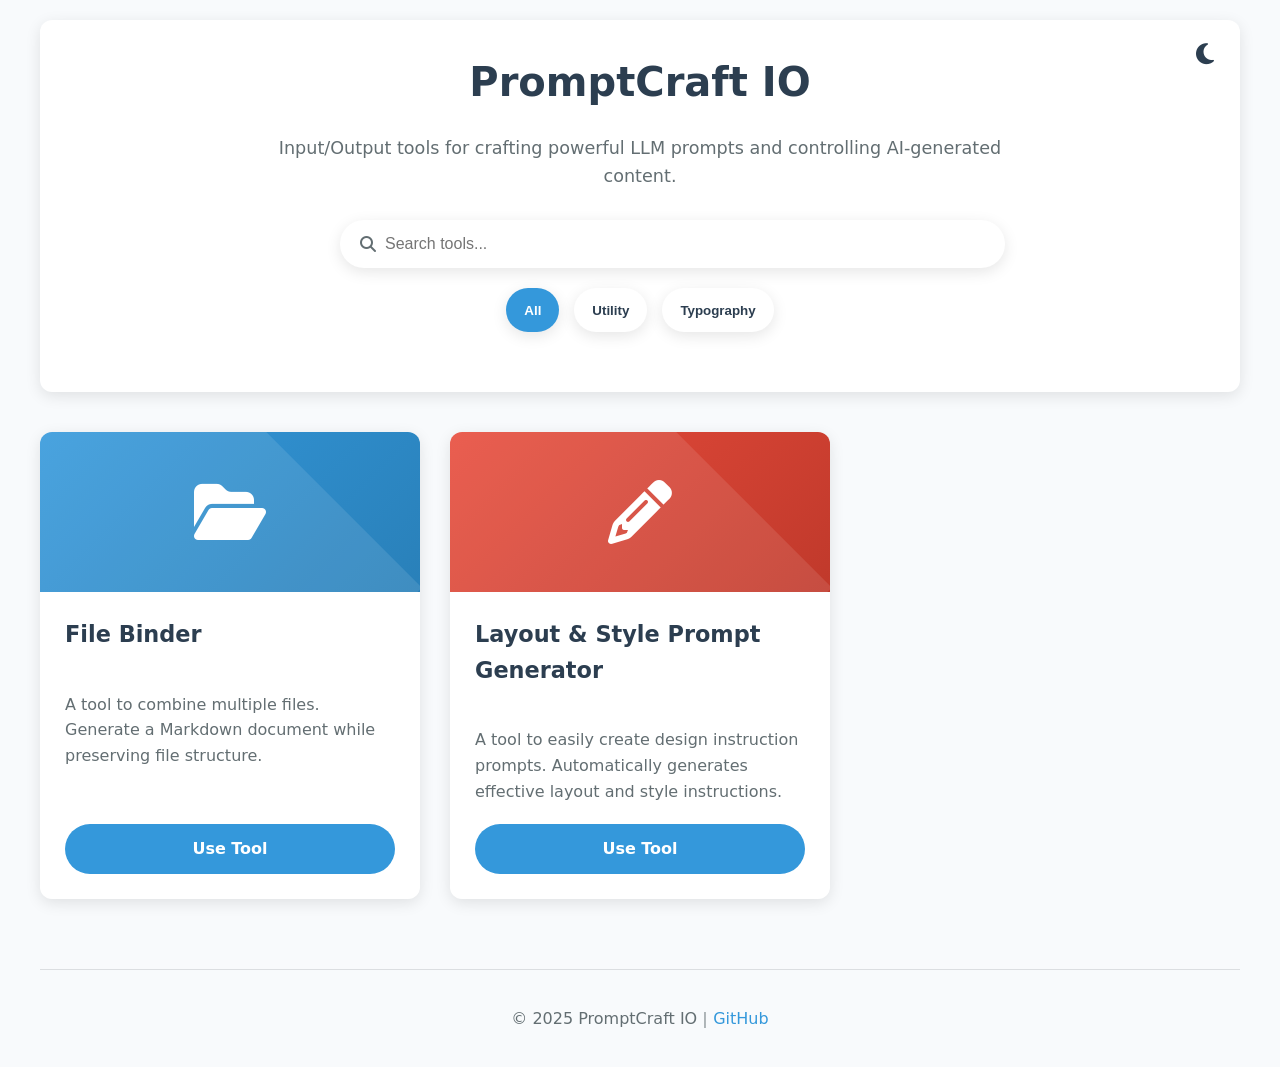
==== index.html @ b097d083 "fix: Sprint 6 — Polish, Contrast & Discoverability (K5, K6) index.html: - S6-1: Remove unused 'Layou" ====
<!DOCTYPE html>
<html lang="en-US">

<head>
    <meta charset="UTF-8">
    <meta name="viewport" content="width=device-width, initial-scale=1.0">
    <title>PromptCraft IO</title>
    <!-- Font Awesome CDN -->
    <link rel="stylesheet" href="https://cdnjs.cloudflare.com/ajax/libs/font-awesome/6.4.0/css/all.min.css">
    <style>
        :root {
            /* Common color variables */
            --primary-color: #3498db;
            --primary-dark: #2980b9;
            --primary-light: #EEF2FF;
            --accent-color: #e74c3c;
            --secondary-color: #12B981;
            --text-color: #2c3e50;
            --text-light: #636e72;
            --text-primary: #2c3e50;
            --text-secondary: #636e72;
            --text-tertiary: #9CA3AF;
            --bg-color: #f8fafc;
            --card-color: #fff;
            --surface-color: #F9FAFB;
            --border-color: #E5E7EB;
            --border-radius: 12px;
            --shadow: 0 4px 15px rgba(0, 0, 0, 0.1);
            --shadow-sm: 0 1px 2px rgba(0, 0, 0, 0.05);
            --shadow-md: 0 4px 6px -1px rgba(0, 0, 0, 0.1);
            --hover-shadow: 0 8px 25px rgba(0, 0, 0, 0.15);
            --transition: all 0.3s ease;
            --transition-normal: 0.2s ease-in-out;
            --font-sans: system-ui, -apple-system, BlinkMacSystemFont, 'Segoe UI', Roboto, 'Helvetica Neue', Arial, sans-serif;
            --space-xs: 0.25rem;
            --space-sm: 0.5rem;
            --space-md: 1rem;
            --space-lg: 1.5rem;
            --space-xl: 2rem;
            --space-2xl: 3rem;
        }

        /* Dark mode variables */
        body.dark-mode {
            --primary-color: #5dade2;
            --primary-dark: #3498db;
            --primary-light: #2d3748;
            --accent-color: #e76f51;
            --text-color: #ecf0f1;
            --text-light: #bdc3c7;
            --text-primary: #ecf0f1;
            --text-secondary: #bdc3c7;
            --text-tertiary: #a0aec0;
            --bg-color: #1a202c;
            --card-color: #2d3748;
            --surface-color: #2d3748;
            --border-color: #4a5568;
            --shadow: 0 4px 15px rgba(0, 0, 0, 0.3);
            --hover-shadow: 0 8px 25px rgba(0, 0, 0, 0.4);
        }

        body {
            font-family: var(--font-sans);
            line-height: 1.6;
            color: var(--text-color);
            max-width: 1200px;
            margin: 0 auto;
            padding: 20px;
            background-color: var(--bg-color);
            transition: var(--transition);
        }

        header {
            text-align: center;
            padding: 30px 0;
            background-color: var(--card-color);
            border-radius: var(--border-radius);
            box-shadow: var(--shadow);
            margin-bottom: 40px;
            position: relative;
        }

        .theme-toggle {
            position: absolute;
            top: 20px;
            right: 20px;
            background-color: transparent;
            border: none;
            color: var(--text-color);
            font-size: 1.5rem;
            cursor: pointer;
            transition: var(--transition);
        }

        .theme-toggle:hover {
            transform: rotate(30deg);
        }

        h1 {
            color: var(--text-color);
            margin: 0 0 10px 0;
            font-size: 2.5rem;
        }

        .description {
            max-width: 800px;
            margin: 20px auto;
            text-align: center;
            color: var(--text-light);
            font-size: 1.1rem;
        }

        .search-bar {
            max-width: 600px;
            margin: 30px auto 20px;
            position: relative;
        }

        .search-bar input {
            width: 100%;
            padding: 15px 20px 15px 45px;
            border: none;
            border-radius: 50px;
            box-shadow: var(--shadow);
            font-size: 1rem;
            background-color: var(--card-color);
            color: var(--text-color);
            transition: var(--transition);
        }

        .search-bar input:focus {
            outline: 2px solid var(--primary-color);
            outline-offset: 2px;
            box-shadow: 0 0 0 3px rgba(52, 152, 219, 0.4);
        }

        .button:focus-visible {
            outline: 2px solid var(--primary-color);
            outline-offset: 2px;
        }

        .theme-toggle:focus-visible {
            outline: 2px solid var(--primary-color);
            outline-offset: 2px;
        }

        .category-btn:focus-visible {
            outline: 2px solid var(--primary-color);
            outline-offset: 2px;
        }

        .search-bar i {
            position: absolute;
            left: 20px;
            top: 50%;
            transform: translateY(-50%);
            color: var(--text-light);
        }

        .categories {
            display: flex;
            justify-content: center;
            gap: 15px;
            margin-bottom: 30px;
            flex-wrap: wrap;
        }

        .category-btn {
            padding: 8px 18px;
            min-height: 44px;
            border: none;
            border-radius: 50px;
            background-color: var(--card-color);
            color: var(--text-color);
            font-weight: bold;
            cursor: pointer;
            transition: var(--transition);
            box-shadow: var(--shadow);
        }

        .category-btn:hover,
        .category-btn.active {
            background-color: var(--primary-color);
            color: white;
        }

        .tools-grid {
            display: grid;
            grid-template-columns: repeat(auto-fill, minmax(280px, 1fr));
            gap: 30px;
        }

        .tool-card {
            background-color: var(--card-color);
            border-radius: var(--border-radius);
            box-shadow: var(--shadow);
            transition: var(--transition);
            overflow: hidden;
            height: 100%;
            display: flex;
            flex-direction: column;
        }

        .tool-card:hover {
            transform: translateY(-8px);
            box-shadow: var(--hover-shadow);
        }

        .tool-icon {
            height: 160px;
            display: flex;
            align-items: center;
            justify-content: center;
            font-size: 4rem;
            background: linear-gradient(135deg, var(--primary-color), var(--primary-dark));
            color: white;
            position: relative;
            overflow: hidden;
        }

        .tool-icon::before {
            content: '';
            position: absolute;
            width: 200%;
            height: 200%;
            background: rgba(255, 255, 255, 0.1);
            transform: rotate(45deg);
            left: -100%;
            top: -100%;
            transition: var(--transition);
        }

        .tool-card:hover .tool-icon::before {
            left: 100%;
            top: 100%;
        }

        .tool-content {
            padding: 25px;
            display: flex;
            flex-direction: column;
            flex-grow: 1;
        }

        .tool-content h3 {
            margin-top: 0;
            color: var(--text-color);
            font-size: 1.4rem;
        }

        .tool-content p {
            color: var(--text-light);
            margin-bottom: 20px;
            flex-grow: 1;
        }

        .button {
            display: inline-block;
            background-color: var(--primary-color);
            color: white;
            padding: 12px 24px;
            border-radius: 50px;
            text-decoration: none;
            font-weight: bold;
            transition: var(--transition);
            text-align: center;
            border: none;
            cursor: pointer;
        }

        .button:hover {
            background-color: var(--primary-dark);
            transform: translateY(-2px);
        }

        /* Tool card colors */
        .tool-card:nth-child(1) .tool-icon {
            background: linear-gradient(135deg, #3498db, #2980b9);
        }

        .tool-card:nth-child(2) .tool-icon {
            background: linear-gradient(135deg, #e74c3c, #c0392b);
        }

        .tool-card:nth-child(3) .tool-icon {
            background: linear-gradient(135deg, #2ecc71, #27ae60);
        }

        .section-title {
            color: var(--text-color);
            margin-bottom: 20px;
            padding-bottom: 10px;
            border-bottom: 2px solid var(--primary-color);
            font-size: 1.6rem;
        }

        footer {
            text-align: center;
            margin-top: 70px;
            padding-top: 20px;
            border-top: 1px solid rgba(99, 110, 114, 0.2);
            color: var(--text-light);
        }

        .github-link {
            color: var(--primary-color);
            text-decoration: none;
            transition: var(--transition);
        }

        .github-link:hover {
            color: var(--primary-dark);
            text-decoration: underline;
        }

        /* Card animations */
        @keyframes fadeInUp {
            from {
                opacity: 0;
                transform: translateY(20px);
            }

            to {
                opacity: 1;
                transform: translateY(0);
            }
        }

        .tool-card {
            animation: fadeInUp 0.5s ease forwards;
            opacity: 0;
        }

        .tool-card:nth-child(1) {
            animation-delay: 0.1s;
        }

        .tool-card:nth-child(2) {
            animation-delay: 0.2s;
        }

        .tool-card:nth-child(3) {
            animation-delay: 0.3s;
        }

        /* Mobile responsiveness improvements */
        @media (max-width: 768px) {
            h1 {
                font-size: 2rem;
            }

            .description {
                font-size: 1rem;
                padding: 0 15px;
            }

            .search-bar {
                width: 90%;
            }

            .categories {
                gap: 10px;
            }

            .category-btn {
                padding: 6px 12px;
                font-size: 0.9rem;
            }

            .tools-grid {
                grid-template-columns: 1fr;
                gap: 20px;
            }

            .tool-icon {
                height: 120px;
                font-size: 3rem;
            }

            .tool-content {
                padding: 20px;
            }

            .tool-content h3 {
                font-size: 1.2rem;
            }

            .button {
                padding: 10px 20px;
                font-size: 0.9rem;
            }
        }

        .sr-only {
            position: absolute;
            width: 1px;
            height: 1px;
            padding: 0;
            margin: -1px;
            overflow: hidden;
            clip: rect(0, 0, 0, 0);
            white-space: nowrap;
            border-width: 0;
        }

        @media (max-width: 480px) {
            body {
                padding: 15px;
            }

            header {
                padding: 20px 0;
            }

            h1 {
                font-size: 1.8rem;
            }

            .description {
                font-size: 0.9rem;
            }

            .theme-toggle {
                top: 15px;
                right: 15px;
                font-size: 1.2rem;
            }

            .search-bar input {
                padding: 12px 20px 12px 40px;
            }

            .search-bar i {
                left: 15px;
            }

            .tool-icon {
                height: 100px;
            }

            .category-btn {
                min-height: 44px;
            }
        }

        @media (prefers-reduced-motion: reduce) {
            *, *::before, *::after {
                animation-duration: 0.01ms !important;
                transition-duration: 0.01ms !important;
                animation-iteration-count: 1 !important;
            }
            .tool-card { opacity: 1 !important; }
        }
    </style>
</head>

<body>
<script>
(function(){
    var s = localStorage.getItem('theme');
    var p = window.matchMedia && window.matchMedia('(prefers-color-scheme: dark)').matches;
    if(s === 'dark' || (s === null && p)) document.body.classList.add('dark-mode');
})();
</script>
    <header>
        <button class="theme-toggle" id="theme-toggle" title="Toggle dark mode" aria-label="Toggle dark mode" aria-pressed="false">
            <i class="fas fa-moon" aria-hidden="true"></i>
        </button>
        <h1>PromptCraft IO</h1>
        <p class="description">Input/Output tools for crafting powerful LLM prompts and controlling AI-generated content.</p>
    
        <div class="search-bar">
            <i class="fas fa-search" aria-hidden="true"></i>
            <input type="text" id="search-tools" placeholder="Search tools..." aria-label="Search tools">
        </div>
    
        <div class="categories" role="group" aria-label="Filter tools by category">
            <button class="category-btn active" data-category="all" aria-pressed="true">All</button>
            <button class="category-btn" data-category="utility" aria-pressed="false">Utility</button>
            <button class="category-btn" data-category="typography" aria-pressed="false">Typography</button>
        </div>
    </header>

    <main role="main">
        <div aria-live="polite" aria-atomic="true" class="sr-only" id="filter-status"></div>
        <div id="no-results" hidden style="text-align:center;padding:40px 0;">
            <p style="color:var(--text-light);font-size:1.1rem;margin-bottom:0.75rem;">No tools found matching your search.</p>
            <p style="color:var(--text-tertiary);font-size:0.95rem;">Try different keywords or <button id="reset-filters" style="background:none;border:none;color:var(--primary-color);cursor:pointer;font-size:0.95rem;text-decoration:underline;padding:0;">reset filters</button>.</p>
        </div>
        <h2 class="sr-only">Available Tools</h2>
        <div class="tools-grid" id="tools-grid">
            <!-- File Management Tool -->
            <div class="tool-card" data-category="utility">
                <div class="tool-icon" aria-hidden="true">
                    <i class="fas fa-folder-open"></i>
                </div>
                <div class="tool-content">
                    <h3>File Binder</h3>
                    <p>A tool to combine multiple files. Generate a Markdown document while preserving file structure.</p>
                    <a href="file-binder.html" class="button">Use Tool</a>
                </div>
            </div>

            <!-- Prompt Generator -->
            <div class="tool-card" data-category="typography">
                <div class="tool-icon" aria-hidden="true">
                    <i class="fas fa-pencil-alt"></i>
                </div>
                <div class="tool-content">
                    <h3>Layout & Style Prompt Generator</h3>
                    <p>A tool to easily create design instruction prompts. Automatically generates effective layout and style instructions.</p>
                    <a href="prompt-generator.html" class="button">Use Tool</a>
                </div>
            </div>
        </div>
    </main>

    <footer>
        <p>&copy; 2025 PromptCraft IO｜<a href="https://github.com/yuubae215/utility-tools" class="github-link">GitHub</a></p>
    </footer>

    <script>
        document.addEventListener('DOMContentLoaded', function () {
            // Dark mode toggle with localStorage persistence
            const themeToggle = document.getElementById('theme-toggle');
            const themeIcon = themeToggle.querySelector('i');

            function applyTheme(isDark) {
                if (isDark) {
                    document.body.classList.add('dark-mode');
                    themeIcon.classList.remove('fa-moon');
                    themeIcon.classList.add('fa-sun');
                } else {
                    document.body.classList.remove('dark-mode');
                    themeIcon.classList.remove('fa-sun');
                    themeIcon.classList.add('fa-moon');
                }
                themeToggle.setAttribute('aria-pressed', isDark ? 'true' : 'false');
            }

            // Restore saved theme preference
            const savedTheme = localStorage.getItem('theme');
            applyTheme(savedTheme === 'dark');

            themeToggle.addEventListener('click', function () {
                const isDark = !document.body.classList.contains('dark-mode');
                applyTheme(isDark);
                localStorage.setItem('theme', isDark ? 'dark' : 'light');
            });

            // Tool search and category filter (combined)
            const searchInput = document.getElementById('search-tools');
            const toolCards = document.querySelectorAll('.tool-card');
            const categoryButtons = document.querySelectorAll('.category-btn');
            let activeCategory = sessionStorage.getItem('activeCategory') || 'all';

            const noResults = document.getElementById('no-results');
            const filterStatus = document.getElementById('filter-status');
            const resetFiltersBtn = document.getElementById('reset-filters');

            function filterCards() {
                const searchTerm = searchInput.value.toLowerCase();
                let visibleCount = 0;

                toolCards.forEach(card => {
                    const title = card.querySelector('h3').textContent.toLowerCase();
                    const description = card.querySelector('p').textContent.toLowerCase();
                    const matchesSearch = !searchTerm || title.includes(searchTerm) || description.includes(searchTerm);
                    const matchesCategory = activeCategory === 'all' || card.dataset.category === activeCategory;
                    const visible = matchesSearch && matchesCategory;

                    card.style.display = visible ? '' : 'none';
                    if (visible) visibleCount++;
                });

                noResults.hidden = visibleCount > 0;
                filterStatus.textContent = visibleCount > 0
                    ? visibleCount + ' tool' + (visibleCount !== 1 ? 's' : '') + ' found'
                    : 'No tools found matching your search';
            }

            searchInput.addEventListener('input', filterCards);

            resetFiltersBtn.addEventListener('click', () => {
                searchInput.value = '';
                activeCategory = 'all';
                categoryButtons.forEach(btn => {
                    const isAll = btn.dataset.category === 'all';
                    btn.classList.toggle('active', isAll);
                    btn.setAttribute('aria-pressed', isAll ? 'true' : 'false');
                });
                sessionStorage.setItem('activeCategory', 'all');
                filterCards();
                searchInput.focus();
            });

            // Restore saved category filter
            categoryButtons.forEach(btn => {
                const isActive = btn.dataset.category === activeCategory;
                btn.classList.toggle('active', isActive);
                btn.setAttribute('aria-pressed', isActive ? 'true' : 'false');
            });
            filterCards();

            categoryButtons.forEach(button => {
                button.addEventListener('click', function () {
                    categoryButtons.forEach(btn => {
                        btn.classList.remove('active');
                        btn.setAttribute('aria-pressed', 'false');
                    });
                    this.classList.add('active');
                    this.setAttribute('aria-pressed', 'true');
                    activeCategory = this.dataset.category;
                    sessionStorage.setItem('activeCategory', activeCategory);
                    filterCards();
                });
            });
        });
    </script>
</body>

</html>
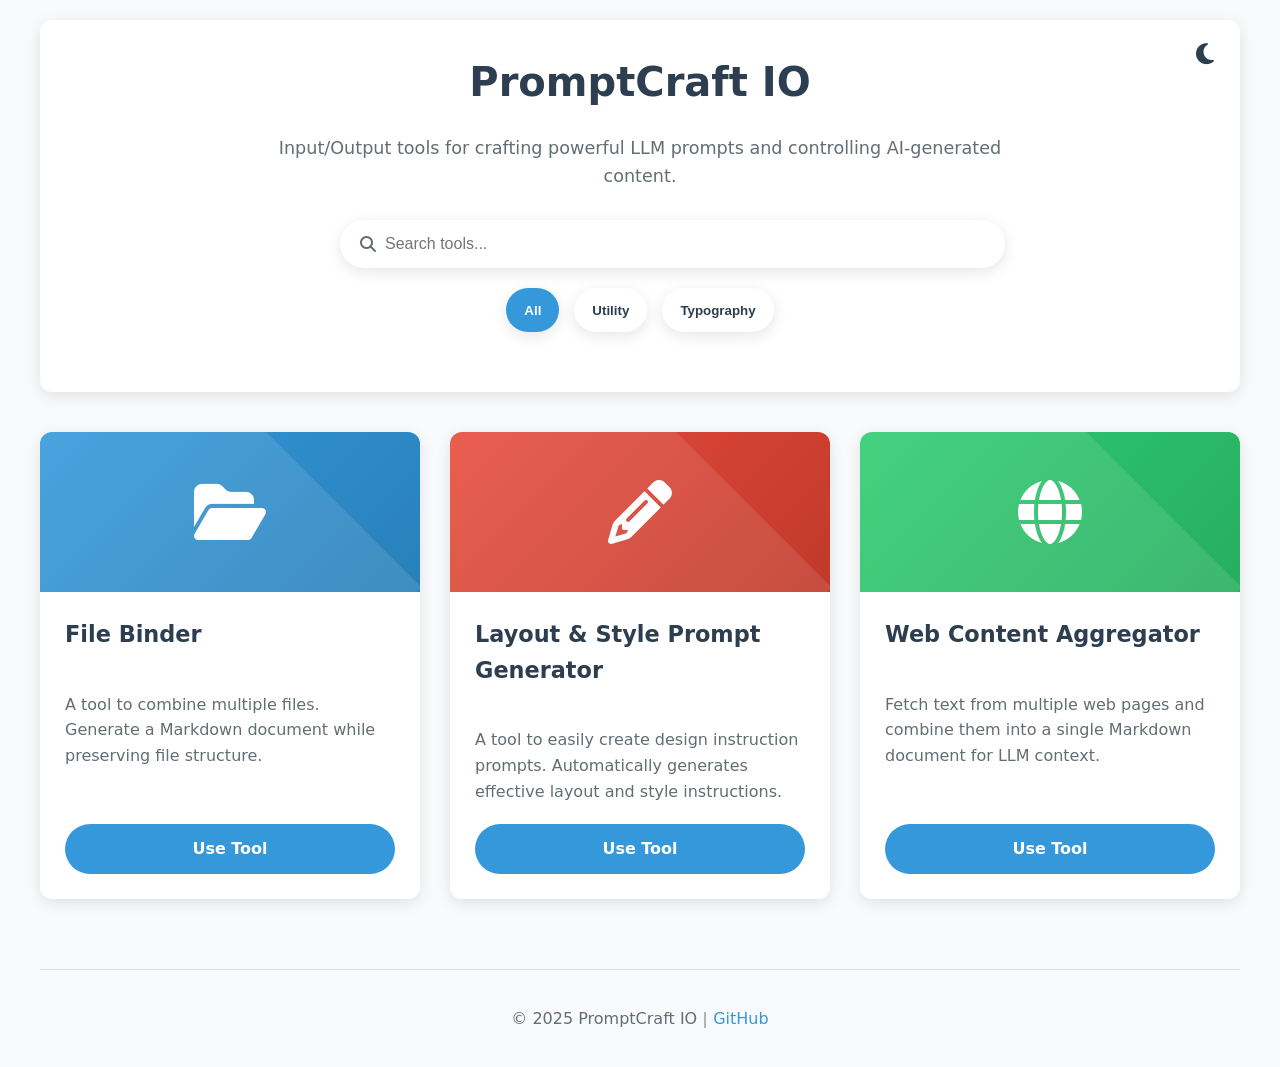
==== commit 9dfb5672: "Add Web Content Aggregator tool for fetching and combining web page text - New tool page (web-conten" ====
--- a/index.html
+++ b/index.html
@@ -446,6 +446,7 @@
         @media (prefers-reduced-motion: reduce) {
             *, *::before, *::after {
                 animation-duration: 0.01ms !important;
+                animation-delay: 0.01ms !important;
                 transition-duration: 0.01ms !important;
                 animation-iteration-count: 1 !important;
             }
@@ -512,6 +513,18 @@
                     <a href="prompt-generator.html" class="button">Use Tool</a>
                 </div>
             </div>
+
+            <!-- Web Content Aggregator -->
+            <div class="tool-card" data-category="utility">
+                <div class="tool-icon" aria-hidden="true">
+                    <i class="fas fa-globe"></i>
+                </div>
+                <div class="tool-content">
+                    <h3>Web Content Aggregator</h3>
+                    <p>Fetch text from multiple web pages and combine them into a single Markdown document for LLM context.</p>
+                    <a href="web-content-aggregator.html" class="button">Use Tool</a>
+                </div>
+            </div>
         </div>
     </main>
 
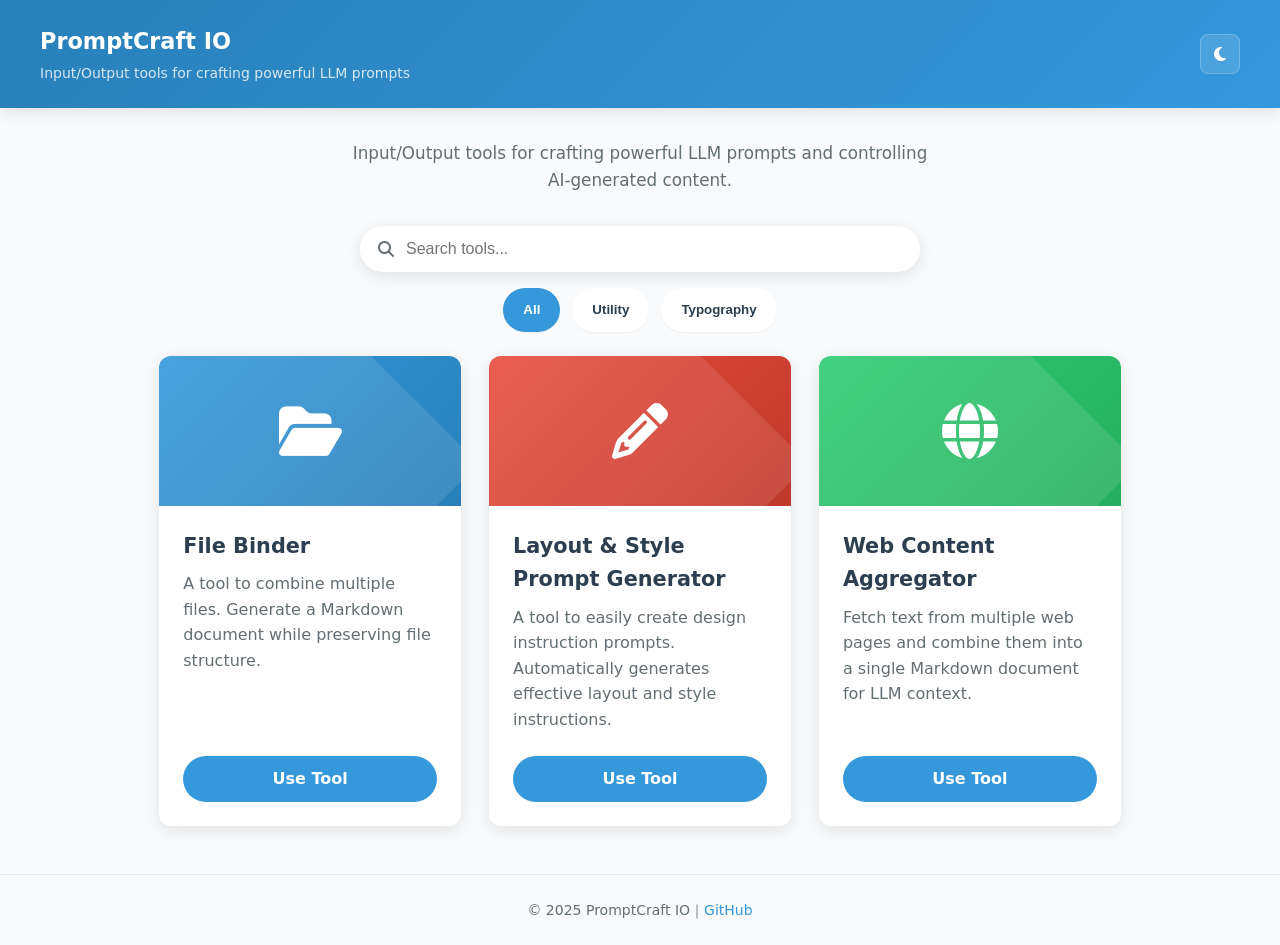
==== commit 3bad5e0c: "refactor: extract shared CSS design system and unify page headers/footers - Add styles/base.css with" ====
--- a/index.html
+++ b/index.html
@@ -5,120 +5,38 @@
     <meta charset="UTF-8">
     <meta name="viewport" content="width=device-width, initial-scale=1.0">
     <title>PromptCraft IO</title>
-    <!-- Font Awesome CDN -->
     <link rel="stylesheet" href="https://cdnjs.cloudflare.com/ajax/libs/font-awesome/6.4.0/css/all.min.css">
+    <link rel="stylesheet" href="styles/base.css">
+    <link rel="stylesheet" href="styles/components.css">
     <style>
-        :root {
-            /* Common color variables */
-            --primary-color: #3498db;
-            --primary-dark: #2980b9;
-            --primary-light: #EEF2FF;
-            --accent-color: #e74c3c;
-            --secondary-color: #12B981;
-            --text-color: #2c3e50;
-            --text-light: #636e72;
-            --text-primary: #2c3e50;
-            --text-secondary: #636e72;
-            --text-tertiary: #9CA3AF;
-            --bg-color: #f8fafc;
-            --card-color: #fff;
-            --surface-color: #F9FAFB;
-            --border-color: #E5E7EB;
-            --border-radius: 12px;
-            --shadow: 0 4px 15px rgba(0, 0, 0, 0.1);
-            --shadow-sm: 0 1px 2px rgba(0, 0, 0, 0.05);
-            --shadow-md: 0 4px 6px -1px rgba(0, 0, 0, 0.1);
-            --hover-shadow: 0 8px 25px rgba(0, 0, 0, 0.15);
-            --transition: all 0.3s ease;
-            --transition-normal: 0.2s ease-in-out;
-            --font-sans: system-ui, -apple-system, BlinkMacSystemFont, 'Segoe UI', Roboto, 'Helvetica Neue', Arial, sans-serif;
-            --space-xs: 0.25rem;
-            --space-sm: 0.5rem;
-            --space-md: 1rem;
-            --space-lg: 1.5rem;
-            --space-xl: 2rem;
-            --space-2xl: 3rem;
-        }
-
-        /* Dark mode variables */
-        body.dark-mode {
-            --primary-color: #5dade2;
-            --primary-dark: #3498db;
-            --primary-light: #2d3748;
-            --accent-color: #e76f51;
-            --text-color: #ecf0f1;
-            --text-light: #bdc3c7;
-            --text-primary: #ecf0f1;
-            --text-secondary: #bdc3c7;
-            --text-tertiary: #a0aec0;
-            --bg-color: #1a202c;
-            --card-color: #2d3748;
-            --surface-color: #2d3748;
-            --border-color: #4a5568;
-            --shadow: 0 4px 15px rgba(0, 0, 0, 0.3);
-            --hover-shadow: 0 8px 25px rgba(0, 0, 0, 0.4);
-        }
-
         body {
-            font-family: var(--font-sans);
-            line-height: 1.6;
-            color: var(--text-color);
-            max-width: 1200px;
-            margin: 0 auto;
-            padding: 20px;
-            background-color: var(--bg-color);
-            transition: var(--transition);
-        }
-
-        header {
+            min-height: 100vh;
+            display: flex;
+            flex-direction: column;
+        }
+
+        /* ── Portal Intro ── */
+        .portal-intro {
             text-align: center;
-            padding: 30px 0;
-            background-color: var(--card-color);
-            border-radius: var(--border-radius);
-            box-shadow: var(--shadow);
-            margin-bottom: 40px;
-            position: relative;
-        }
-
-        .theme-toggle {
-            position: absolute;
-            top: 20px;
-            right: 20px;
-            background-color: transparent;
-            border: none;
-            color: var(--text-color);
-            font-size: 1.5rem;
-            cursor: pointer;
-            transition: var(--transition);
-        }
-
-        .theme-toggle:hover {
-            transform: rotate(30deg);
-        }
-
-        h1 {
-            color: var(--text-color);
-            margin: 0 0 10px 0;
-            font-size: 2.5rem;
-        }
-
-        .description {
-            max-width: 800px;
-            margin: 20px auto;
-            text-align: center;
+            padding: var(--space-xl) 0 var(--space-lg);
+        }
+
+        .portal-description {
+            max-width: 600px;
+            margin: 0 auto var(--space-xl);
             color: var(--text-light);
-            font-size: 1.1rem;
+            font-size: 1.05rem;
         }
 
         .search-bar {
-            max-width: 600px;
-            margin: 30px auto 20px;
+            max-width: 560px;
+            margin: 0 auto var(--space-md);
             position: relative;
         }
 
         .search-bar input {
             width: 100%;
-            padding: 15px 20px 15px 45px;
+            padding: 14px 20px 14px 46px;
             border: none;
             border-radius: 50px;
             box-shadow: var(--shadow);
@@ -134,24 +52,9 @@
             box-shadow: 0 0 0 3px rgba(52, 152, 219, 0.4);
         }
 
-        .button:focus-visible {
-            outline: 2px solid var(--primary-color);
-            outline-offset: 2px;
-        }
-
-        .theme-toggle:focus-visible {
-            outline: 2px solid var(--primary-color);
-            outline-offset: 2px;
-        }
-
-        .category-btn:focus-visible {
-            outline: 2px solid var(--primary-color);
-            outline-offset: 2px;
-        }
-
         .search-bar i {
             position: absolute;
-            left: 20px;
+            left: 18px;
             top: 50%;
             transform: translateY(-50%);
             color: var(--text-light);
@@ -160,34 +63,47 @@
         .categories {
             display: flex;
             justify-content: center;
-            gap: 15px;
-            margin-bottom: 30px;
+            gap: 12px;
             flex-wrap: wrap;
         }
 
         .category-btn {
-            padding: 8px 18px;
+            padding: 8px 20px;
             min-height: 44px;
             border: none;
             border-radius: 50px;
             background-color: var(--card-color);
             color: var(--text-color);
-            font-weight: bold;
+            font-weight: 600;
             cursor: pointer;
             transition: var(--transition);
-            box-shadow: var(--shadow);
+            box-shadow: var(--shadow-sm);
         }
 
         .category-btn:hover,
         .category-btn.active {
             background-color: var(--primary-color);
-            color: white;
+            color: #fff;
+        }
+
+        .category-btn:focus-visible {
+            outline: 2px solid var(--primary-color);
+            outline-offset: 2px;
+        }
+
+        /* ── Tools Grid ── */
+        .tools-section {
+            max-width: 1200px;
+            margin: 0 auto;
+            padding: 0 var(--space-md);
+            flex: 1;
         }
 
         .tools-grid {
             display: grid;
             grid-template-columns: repeat(auto-fill, minmax(280px, 1fr));
-            gap: 30px;
+            gap: 28px;
+            padding-bottom: var(--space-2xl);
         }
 
         .tool-card {
@@ -199,21 +115,27 @@
             height: 100%;
             display: flex;
             flex-direction: column;
+            animation: fadeInUp 0.5s ease forwards;
+            opacity: 0;
         }
 
         .tool-card:hover {
-            transform: translateY(-8px);
+            transform: translateY(-6px);
             box-shadow: var(--hover-shadow);
         }
 
+        .tool-card:nth-child(1) { animation-delay: 0.1s; }
+        .tool-card:nth-child(2) { animation-delay: 0.2s; }
+        .tool-card:nth-child(3) { animation-delay: 0.3s; }
+
         .tool-icon {
-            height: 160px;
+            height: 150px;
             display: flex;
             align-items: center;
             justify-content: center;
-            font-size: 4rem;
+            font-size: 3.5rem;
             background: linear-gradient(135deg, var(--primary-color), var(--primary-dark));
-            color: white;
+            color: #fff;
             position: relative;
             overflow: hidden;
         }
@@ -235,221 +157,68 @@
             top: 100%;
         }
 
+        .tool-card:nth-child(1) .tool-icon { background: linear-gradient(135deg, #3498db, #2980b9); }
+        .tool-card:nth-child(2) .tool-icon { background: linear-gradient(135deg, #e74c3c, #c0392b); }
+        .tool-card:nth-child(3) .tool-icon { background: linear-gradient(135deg, #2ecc71, #27ae60); }
+
         .tool-content {
-            padding: 25px;
+            padding: 24px;
             display: flex;
             flex-direction: column;
             flex-grow: 1;
         }
 
         .tool-content h3 {
-            margin-top: 0;
+            margin: 0 0 var(--space-sm);
             color: var(--text-color);
-            font-size: 1.4rem;
+            font-size: 1.3rem;
         }
 
         .tool-content p {
             color: var(--text-light);
-            margin-bottom: 20px;
+            margin-bottom: var(--space-lg);
             flex-grow: 1;
         }
 
-        .button {
+        .tool-btn {
             display: inline-block;
             background-color: var(--primary-color);
-            color: white;
-            padding: 12px 24px;
+            color: #fff;
+            padding: 10px 22px;
             border-radius: 50px;
             text-decoration: none;
-            font-weight: bold;
+            font-weight: 600;
             transition: var(--transition);
             text-align: center;
-            border: none;
-            cursor: pointer;
-        }
-
-        .button:hover {
+        }
+
+        .tool-btn:hover {
             background-color: var(--primary-dark);
             transform: translateY(-2px);
         }
 
-        /* Tool card colors */
-        .tool-card:nth-child(1) .tool-icon {
-            background: linear-gradient(135deg, #3498db, #2980b9);
-        }
-
-        .tool-card:nth-child(2) .tool-icon {
-            background: linear-gradient(135deg, #e74c3c, #c0392b);
-        }
-
-        .tool-card:nth-child(3) .tool-icon {
-            background: linear-gradient(135deg, #2ecc71, #27ae60);
-        }
-
-        .section-title {
-            color: var(--text-color);
-            margin-bottom: 20px;
-            padding-bottom: 10px;
-            border-bottom: 2px solid var(--primary-color);
-            font-size: 1.6rem;
-        }
-
-        footer {
-            text-align: center;
-            margin-top: 70px;
-            padding-top: 20px;
-            border-top: 1px solid rgba(99, 110, 114, 0.2);
-            color: var(--text-light);
-        }
-
-        .github-link {
-            color: var(--primary-color);
-            text-decoration: none;
-            transition: var(--transition);
-        }
-
-        .github-link:hover {
-            color: var(--primary-dark);
-            text-decoration: underline;
-        }
-
-        /* Card animations */
+        .tool-btn:focus-visible {
+            outline: 2px solid var(--primary-color);
+            outline-offset: 2px;
+        }
+
         @keyframes fadeInUp {
-            from {
-                opacity: 0;
-                transform: translateY(20px);
-            }
-
-            to {
-                opacity: 1;
-                transform: translateY(0);
-            }
-        }
-
-        .tool-card {
-            animation: fadeInUp 0.5s ease forwards;
-            opacity: 0;
-        }
-
-        .tool-card:nth-child(1) {
-            animation-delay: 0.1s;
-        }
-
-        .tool-card:nth-child(2) {
-            animation-delay: 0.2s;
-        }
-
-        .tool-card:nth-child(3) {
-            animation-delay: 0.3s;
-        }
-
-        /* Mobile responsiveness improvements */
+            from { opacity: 0; transform: translateY(20px); }
+            to   { opacity: 1; transform: translateY(0); }
+        }
+
+        /* ── Responsive ── */
         @media (max-width: 768px) {
-            h1 {
-                font-size: 2rem;
-            }
-
-            .description {
-                font-size: 1rem;
-                padding: 0 15px;
-            }
-
-            .search-bar {
-                width: 90%;
-            }
-
-            .categories {
-                gap: 10px;
-            }
-
-            .category-btn {
-                padding: 6px 12px;
-                font-size: 0.9rem;
-            }
-
-            .tools-grid {
-                grid-template-columns: 1fr;
-                gap: 20px;
-            }
-
-            .tool-icon {
-                height: 120px;
-                font-size: 3rem;
-            }
-
-            .tool-content {
-                padding: 20px;
-            }
-
-            .tool-content h3 {
-                font-size: 1.2rem;
-            }
-
-            .button {
-                padding: 10px 20px;
-                font-size: 0.9rem;
-            }
-        }
-
-        .sr-only {
-            position: absolute;
-            width: 1px;
-            height: 1px;
-            padding: 0;
-            margin: -1px;
-            overflow: hidden;
-            clip: rect(0, 0, 0, 0);
-            white-space: nowrap;
-            border-width: 0;
+            .tools-grid { grid-template-columns: 1fr; gap: 18px; }
+            .tool-icon  { height: 120px; font-size: 2.8rem; }
         }
 
         @media (max-width: 480px) {
-            body {
-                padding: 15px;
-            }
-
-            header {
-                padding: 20px 0;
-            }
-
-            h1 {
-                font-size: 1.8rem;
-            }
-
-            .description {
-                font-size: 0.9rem;
-            }
-
-            .theme-toggle {
-                top: 15px;
-                right: 15px;
-                font-size: 1.2rem;
-            }
-
-            .search-bar input {
-                padding: 12px 20px 12px 40px;
-            }
-
-            .search-bar i {
-                left: 15px;
-            }
-
-            .tool-icon {
-                height: 100px;
-            }
-
-            .category-btn {
-                min-height: 44px;
-            }
+            .portal-description { font-size: 0.95rem; }
+            .tool-icon { height: 100px; }
         }
 
         @media (prefers-reduced-motion: reduce) {
-            *, *::before, *::after {
-                animation-duration: 0.01ms !important;
-                animation-delay: 0.01ms !important;
-                transition-duration: 0.01ms !important;
-                animation-iteration-count: 1 !important;
-            }
             .tool-card { opacity: 1 !important; }
         }
     </style>
@@ -463,73 +232,81 @@
     if(s === 'dark' || (s === null && p)) document.body.classList.add('dark-mode');
 })();
 </script>
-    <header>
-        <button class="theme-toggle" id="theme-toggle" title="Toggle dark mode" aria-label="Toggle dark mode" aria-pressed="false">
-            <i class="fas fa-moon" aria-hidden="true"></i>
-        </button>
-        <h1>PromptCraft IO</h1>
-        <p class="description">Input/Output tools for crafting powerful LLM prompts and controlling AI-generated content.</p>
-    
-        <div class="search-bar">
-            <i class="fas fa-search" aria-hidden="true"></i>
-            <input type="text" id="search-tools" placeholder="Search tools..." aria-label="Search tools">
-        </div>
-    
-        <div class="categories" role="group" aria-label="Filter tools by category">
-            <button class="category-btn active" data-category="all" aria-pressed="true">All</button>
-            <button class="category-btn" data-category="utility" aria-pressed="false">Utility</button>
-            <button class="category-btn" data-category="typography" aria-pressed="false">Typography</button>
+
+    <header class="site-header">
+        <div class="header-inner">
+            <div class="header-brand">
+                <h1 class="header-title">PromptCraft IO</h1>
+                <p class="header-subtitle">Input/Output tools for crafting powerful LLM prompts</p>
+            </div>
+            <nav class="header-actions">
+                <button id="theme-toggle" class="theme-toggle-btn" aria-label="Toggle dark mode" aria-pressed="false">
+                    <i class="fas fa-moon" aria-hidden="true"></i>
+                </button>
+            </nav>
         </div>
     </header>
 
-    <main role="main">
-        <div aria-live="polite" aria-atomic="true" class="sr-only" id="filter-status"></div>
-        <div id="no-results" hidden style="text-align:center;padding:40px 0;">
-            <p style="color:var(--text-light);font-size:1.1rem;margin-bottom:0.75rem;">No tools found matching your search.</p>
-            <p style="color:var(--text-tertiary);font-size:0.95rem;">Try different keywords or <button id="reset-filters" style="background:none;border:none;color:var(--primary-color);cursor:pointer;font-size:0.95rem;text-decoration:underline;padding:0;">reset filters</button>.</p>
+    <div class="tools-section">
+        <div class="portal-intro">
+            <p class="portal-description">Input/Output tools for crafting powerful LLM prompts and controlling AI-generated content.</p>
+            <div class="search-bar">
+                <i class="fas fa-search" aria-hidden="true"></i>
+                <input type="text" id="search-tools" placeholder="Search tools..." aria-label="Search tools">
+            </div>
+            <div class="categories" role="group" aria-label="Filter tools by category">
+                <button class="category-btn active" data-category="all" aria-pressed="true">All</button>
+                <button class="category-btn" data-category="utility" aria-pressed="false">Utility</button>
+                <button class="category-btn" data-category="typography" aria-pressed="false">Typography</button>
+            </div>
         </div>
-        <h2 class="sr-only">Available Tools</h2>
-        <div class="tools-grid" id="tools-grid">
-            <!-- File Management Tool -->
-            <div class="tool-card" data-category="utility">
-                <div class="tool-icon" aria-hidden="true">
-                    <i class="fas fa-folder-open"></i>
+
+        <main role="main">
+            <div aria-live="polite" aria-atomic="true" class="sr-only" id="filter-status"></div>
+            <div id="no-results" hidden style="text-align:center;padding:40px 0;">
+                <p style="color:var(--text-light);font-size:1.1rem;margin-bottom:0.75rem;">No tools found matching your search.</p>
+                <p style="color:var(--text-tertiary);font-size:0.95rem;">Try different keywords or <button id="reset-filters" style="background:none;border:none;color:var(--primary-color);cursor:pointer;font-size:0.95rem;text-decoration:underline;padding:0;">reset filters</button>.</p>
+            </div>
+            <h2 class="sr-only">Available Tools</h2>
+            <div class="tools-grid" id="tools-grid">
+                <div class="tool-card" data-category="utility">
+                    <div class="tool-icon" aria-hidden="true">
+                        <i class="fas fa-folder-open"></i>
+                    </div>
+                    <div class="tool-content">
+                        <h3>File Binder</h3>
+                        <p>A tool to combine multiple files. Generate a Markdown document while preserving file structure.</p>
+                        <a href="file-binder.html" class="tool-btn">Use Tool</a>
+                    </div>
                 </div>
-                <div class="tool-content">
-                    <h3>File Binder</h3>
-                    <p>A tool to combine multiple files. Generate a Markdown document while preserving file structure.</p>
-                    <a href="file-binder.html" class="button">Use Tool</a>
+
+                <div class="tool-card" data-category="typography">
+                    <div class="tool-icon" aria-hidden="true">
+                        <i class="fas fa-pencil-alt"></i>
+                    </div>
+                    <div class="tool-content">
+                        <h3>Layout &amp; Style Prompt Generator</h3>
+                        <p>A tool to easily create design instruction prompts. Automatically generates effective layout and style instructions.</p>
+                        <a href="prompt-generator.html" class="tool-btn">Use Tool</a>
+                    </div>
+                </div>
+
+                <div class="tool-card" data-category="utility">
+                    <div class="tool-icon" aria-hidden="true">
+                        <i class="fas fa-globe"></i>
+                    </div>
+                    <div class="tool-content">
+                        <h3>Web Content Aggregator</h3>
+                        <p>Fetch text from multiple web pages and combine them into a single Markdown document for LLM context.</p>
+                        <a href="web-content-aggregator.html" class="tool-btn">Use Tool</a>
+                    </div>
                 </div>
             </div>
-
-            <!-- Prompt Generator -->
-            <div class="tool-card" data-category="typography">
-                <div class="tool-icon" aria-hidden="true">
-                    <i class="fas fa-pencil-alt"></i>
-                </div>
-                <div class="tool-content">
-                    <h3>Layout & Style Prompt Generator</h3>
-                    <p>A tool to easily create design instruction prompts. Automatically generates effective layout and style instructions.</p>
-                    <a href="prompt-generator.html" class="button">Use Tool</a>
-                </div>
-            </div>
-
-            <!-- Web Content Aggregator -->
-            <div class="tool-card" data-category="utility">
-                <div class="tool-icon" aria-hidden="true">
-                    <i class="fas fa-globe"></i>
-                </div>
-                <div class="tool-content">
-                    <h3>Web Content Aggregator</h3>
-                    <p>Fetch text from multiple web pages and combine them into a single Markdown document for LLM context.</p>
-                    <a href="web-content-aggregator.html" class="button">Use Tool</a>
-                </div>
-            </div>
-        </div>
-    </main>
-
-    <footer>
-        <p>&copy; 2025 PromptCraft IO｜<a href="https://github.com/yuubae215/utility-tools" class="github-link">GitHub</a></p>
+        </main>
+    </div>
+
+    <footer class="site-footer">
+        <p>&copy; 2025 PromptCraft IO｜<a href="https://github.com/yuubae215/utility-tools">GitHub</a></p>
     </footer>
 
     <script>
@@ -539,21 +316,13 @@
             const themeIcon = themeToggle.querySelector('i');
 
             function applyTheme(isDark) {
-                if (isDark) {
-                    document.body.classList.add('dark-mode');
-                    themeIcon.classList.remove('fa-moon');
-                    themeIcon.classList.add('fa-sun');
-                } else {
-                    document.body.classList.remove('dark-mode');
-                    themeIcon.classList.remove('fa-sun');
-                    themeIcon.classList.add('fa-moon');
-                }
+                document.body.classList.toggle('dark-mode', isDark);
+                themeIcon.classList.toggle('fa-sun', isDark);
+                themeIcon.classList.toggle('fa-moon', !isDark);
                 themeToggle.setAttribute('aria-pressed', isDark ? 'true' : 'false');
             }
 
-            // Restore saved theme preference
-            const savedTheme = localStorage.getItem('theme');
-            applyTheme(savedTheme === 'dark');
+            applyTheme(localStorage.getItem('theme') === 'dark');
 
             themeToggle.addEventListener('click', function () {
                 const isDark = !document.body.classList.contains('dark-mode');
@@ -632,4 +401,4 @@
     </script>
 </body>
 
-</html>+</html>
--- a/styles/base.css
+++ b/styles/base.css
@@ -0,0 +1,87 @@
+/* ============================================================
+   base.css -- PromptCraft IO shared design tokens & reset
+   ============================================================ */
+
+/* ── CSS Custom Properties ── */
+:root {
+    --primary-color: #3498db;
+    --primary-dark: #2980b9;
+    --primary-light: #EEF2FF;
+    --accent-color: #e74c3c;
+    --secondary-color: #12B981;
+    --text-color: #2c3e50;
+    --text-light: #636e72;
+    --text-primary: #2c3e50;
+    --text-secondary: #636e72;
+    --text-tertiary: #9CA3AF;
+    --bg-color: #f8fafc;
+    --card-color: #fff;
+    --surface-color: #F9FAFB;
+    --border-color: #E5E7EB;
+    --border-radius: 12px;
+    --shadow: 0 4px 15px rgba(0, 0, 0, 0.1);
+    --shadow-sm: 0 1px 2px rgba(0, 0, 0, 0.05);
+    --shadow-md: 0 4px 6px -1px rgba(0, 0, 0, 0.1);
+    --shadow-lg: 0 10px 40px rgba(0, 0, 0, 0.2);
+    --hover-shadow: 0 8px 25px rgba(0, 0, 0, 0.15);
+    --transition: all 0.3s ease;
+    --transition-fast: 0.15s ease;
+    --transition-normal: 0.2s ease-in-out;
+    --font-sans: system-ui, -apple-system, BlinkMacSystemFont, 'Segoe UI', Roboto,
+        'Helvetica Neue', Arial, sans-serif;
+    --space-xs: 0.25rem;
+    --space-sm: 0.5rem;
+    --space-md: 1rem;
+    --space-lg: 1.5rem;
+    --space-xl: 2rem;
+    --space-2xl: 3rem;
+    --toast-bg: #2c3e50;
+    --toast-color: #f8fafc;
+}
+
+/* ── Dark Mode Overrides ── */
+body.dark-mode {
+    --primary-color: #5dade2;
+    --primary-dark: #3498db;
+    --primary-light: #2d3748;
+    --accent-color: #e76f51;
+    --text-color: #ecf0f1;
+    --text-light: #bdc3c7;
+    --text-primary: #ecf0f1;
+    --text-secondary: #bdc3c7;
+    --text-tertiary: #a0aec0;
+    --bg-color: #1a202c;
+    --card-color: #2d3748;
+    --surface-color: #2d3748;
+    --border-color: #4a5568;
+    --shadow: 0 4px 15px rgba(0, 0, 0, 0.3);
+    --hover-shadow: 0 8px 25px rgba(0, 0, 0, 0.4);
+    --toast-bg: #1e293b;
+    --toast-color: #f1f5f9;
+}
+
+/* ── Reset ── */
+*, *::before, *::after {
+    box-sizing: border-box;
+    margin: 0;
+    padding: 0;
+}
+
+/* ── Base Typography & Body ── */
+body {
+    font-family: var(--font-sans);
+    line-height: 1.6;
+    color: var(--text-color);
+    background-color: var(--bg-color);
+    transition: var(--transition);
+}
+
+/* ── Reduced Motion ── */
+@media (prefers-reduced-motion: reduce) {
+    *, *::before, *::after {
+        animation-duration: 0.01ms !important;
+        animation-delay: 0.01ms !important;
+        transition-duration: 0.01ms !important;
+        animation-iteration-count: 1 !important;
+    }
+}
--- a/styles/components.css
+++ b/styles/components.css
@@ -0,0 +1,321 @@
+/* ============================================================
+   components.css -- PromptCraft IO shared UI components
+   ============================================================ */
+
+/* ── Site Header ── */
+.site-header {
+    background: linear-gradient(135deg, var(--primary-dark) 0%, var(--primary-color) 100%);
+    color: #fff;
+    padding: var(--space-lg) var(--space-xl);
+    box-shadow: var(--shadow);
+    position: sticky;
+    top: 0;
+    z-index: 100;
+}
+
+.header-inner {
+    max-width: 1200px;
+    margin: 0 auto;
+    display: flex;
+    align-items: center;
+    justify-content: space-between;
+    gap: var(--space-md);
+    flex-wrap: wrap;
+}
+
+.header-brand {
+    display: flex;
+    flex-direction: column;
+    gap: 2px;
+    flex: 1;
+    min-width: 0;
+}
+
+.header-title {
+    margin: 0;
+    font-size: 1.4rem;
+    font-weight: 700;
+    color: #fff;
+    white-space: nowrap;
+    overflow: hidden;
+    text-overflow: ellipsis;
+}
+
+.header-title i {
+    margin-right: var(--space-sm);
+    opacity: 0.9;
+}
+
+.header-subtitle {
+    font-size: 0.875rem;
+    color: rgba(255, 255, 255, 0.8);
+    margin: 0;
+}
+
+.header-actions {
+    display: flex;
+    align-items: center;
+    gap: var(--space-sm);
+    flex-shrink: 0;
+}
+
+/* ── Back Link ── */
+.back-link {
+    display: inline-flex;
+    align-items: center;
+    gap: 6px;
+    color: rgba(255, 255, 255, 0.85);
+    text-decoration: none;
+    font-size: 0.875rem;
+    font-weight: 500;
+    padding: 8px 14px;
+    border-radius: 8px;
+    background: rgba(255, 255, 255, 0.12);
+    border: 1px solid rgba(255, 255, 255, 0.2);
+    transition: var(--transition);
+}
+
+.back-link:hover {
+    background: rgba(255, 255, 255, 0.22);
+    color: #fff;
+}
+
+.back-link:focus-visible {
+    outline: 2px solid #fff;
+    outline-offset: 2px;
+}
+
+/* ── Theme Toggle Button ── */
+.theme-toggle-btn {
+    background: rgba(255, 255, 255, 0.12);
+    border: 1px solid rgba(255, 255, 255, 0.2);
+    color: #fff;
+    width: 40px;
+    height: 40px;
+    border-radius: 8px;
+    cursor: pointer;
+    font-size: 1rem;
+    display: flex;
+    align-items: center;
+    justify-content: center;
+    transition: var(--transition);
+    flex-shrink: 0;
+}
+
+.theme-toggle-btn:hover {
+    background: rgba(255, 255, 255, 0.22);
+}
+
+.theme-toggle-btn:focus-visible {
+    outline: 2px solid #fff;
+    outline-offset: 2px;
+}
+
+/* ── Site Footer ── */
+.site-footer {
+    text-align: center;
+    padding: var(--space-lg) var(--space-xl);
+    border-top: 1px solid var(--border-color);
+    color: var(--text-light);
+    font-size: 0.875rem;
+    margin-top: auto;
+}
+
+.site-footer a {
+    color: var(--primary-color);
+    text-decoration: none;
+    transition: var(--transition);
+}
+
+.site-footer a:hover {
+    color: var(--primary-dark);
+    text-decoration: underline;
+}
+
+/* ── Buttons ── */
+.btn {
+    display: inline-flex;
+    align-items: center;
+    gap: 6px;
+    padding: 10px 18px;
+    border-radius: 8px;
+    font-size: 0.875rem;
+    font-weight: 600;
+    cursor: pointer;
+    border: none;
+    transition: var(--transition);
+    white-space: nowrap;
+    font-family: var(--font-sans);
+}
+
+.btn:focus-visible {
+    outline: 2px solid var(--primary-color);
+    outline-offset: 2px;
+}
+
+.btn:disabled {
+    opacity: 0.5;
+    cursor: not-allowed;
+}
+
+.btn-primary {
+    background: var(--primary-color);
+    color: #fff;
+}
+
+.btn-primary:hover:not(:disabled) {
+    background: var(--primary-dark);
+    box-shadow: var(--shadow-md);
+}
+
+.btn-secondary {
+    background: var(--card-color);
+    color: var(--text-color);
+    border: 1px solid var(--border-color);
+}
+
+.btn-secondary:hover:not(:disabled) {
+    box-shadow: var(--shadow-md);
+}
+
+.btn-icon {
+    width: 36px;
+    height: 36px;
+    padding: 0;
+    display: inline-flex;
+    align-items: center;
+    justify-content: center;
+    border-radius: 8px;
+    background: transparent;
+    border: 1px solid var(--border-color);
+    color: var(--text-secondary);
+    cursor: pointer;
+    transition: var(--transition);
+    font-size: 0.875rem;
+}
+
+.btn-icon:hover {
+    background: var(--surface-color);
+    color: var(--text-primary);
+}
+
+/* ── Card ── */
+.card {
+    background: var(--card-color);
+    border-radius: var(--border-radius);
+    box-shadow: var(--shadow);
+    padding: var(--space-lg);
+    border: 1px solid var(--border-color);
+}
+
+/* ── Form Elements ── */
+.form-group {
+    margin-bottom: var(--space-md);
+}
+
+.form-label {
+    display: block;
+    font-size: 0.875rem;
+    font-weight: 600;
+    color: var(--text-primary);
+    margin-bottom: var(--space-xs);
+}
+
+.form-input,
+.form-textarea {
+    width: 100%;
+    padding: 10px 14px;
+    border: 1.5px solid var(--border-color);
+    border-radius: 8px;
+    font-size: 0.9375rem;
+    font-family: var(--font-sans);
+    background: var(--bg-color);
+    color: var(--text-color);
+    transition: var(--transition);
+}
+
+.form-input:focus,
+.form-textarea:focus {
+    outline: none;
+    border-color: var(--primary-color);
+    box-shadow: 0 0 0 3px rgba(52, 152, 219, 0.2);
+}
+
+.form-input::placeholder,
+.form-textarea::placeholder {
+    color: var(--text-tertiary);
+}
+
+.form-textarea {
+    resize: vertical;
+    min-height: 100px;
+}
+
+/* ── Badge ── */
+.badge {
+    display: inline-block;
+    font-size: 0.65rem;
+    font-weight: 600;
+    background: rgba(255, 255, 255, 0.2);
+    border: 1px solid rgba(255, 255, 255, 0.3);
+    border-radius: 4px;
+    padding: 1px 6px;
+    margin-left: 8px;
+    vertical-align: middle;
+    letter-spacing: 0.5px;
+}
+
+/* ── Toast ── */
+.toast {
+    position: fixed;
+    top: 20px;
+    left: 50%;
+    transform: translateX(-50%) translateY(-80px);
+    background: var(--toast-bg);
+    color: var(--toast-color);
+    padding: 12px 24px;
+    border-radius: 8px;
+    font-size: 0.9rem;
+    font-weight: 500;
+    box-shadow: var(--shadow-md);
+    z-index: 9999;
+    transition: transform 0.3s ease;
+    white-space: nowrap;
+    pointer-events: none;
+}
+
+.toast.show {
+    transform: translateX(-50%) translateY(0);
+}
+
+/* ── Screen Reader Only ── */
+.sr-only {
+    position: absolute;
+    width: 1px;
+    height: 1px;
+    padding: 0;
+    margin: -1px;
+    overflow: hidden;
+    clip: rect(0, 0, 0, 0);
+    white-space: nowrap;
+    border-width: 0;
+}
+
+/* ── Responsive Header ── */
+@media (max-width: 480px) {
+    .site-header {
+        padding: var(--space-md) var(--space-lg);
+    }
+
+    .header-title {
+        font-size: 1.2rem;
+    }
+
+    .header-subtitle {
+        display: none;
+    }
+
+    .back-link span:not(.sr-only) {
+        display: none;
+    }
+}
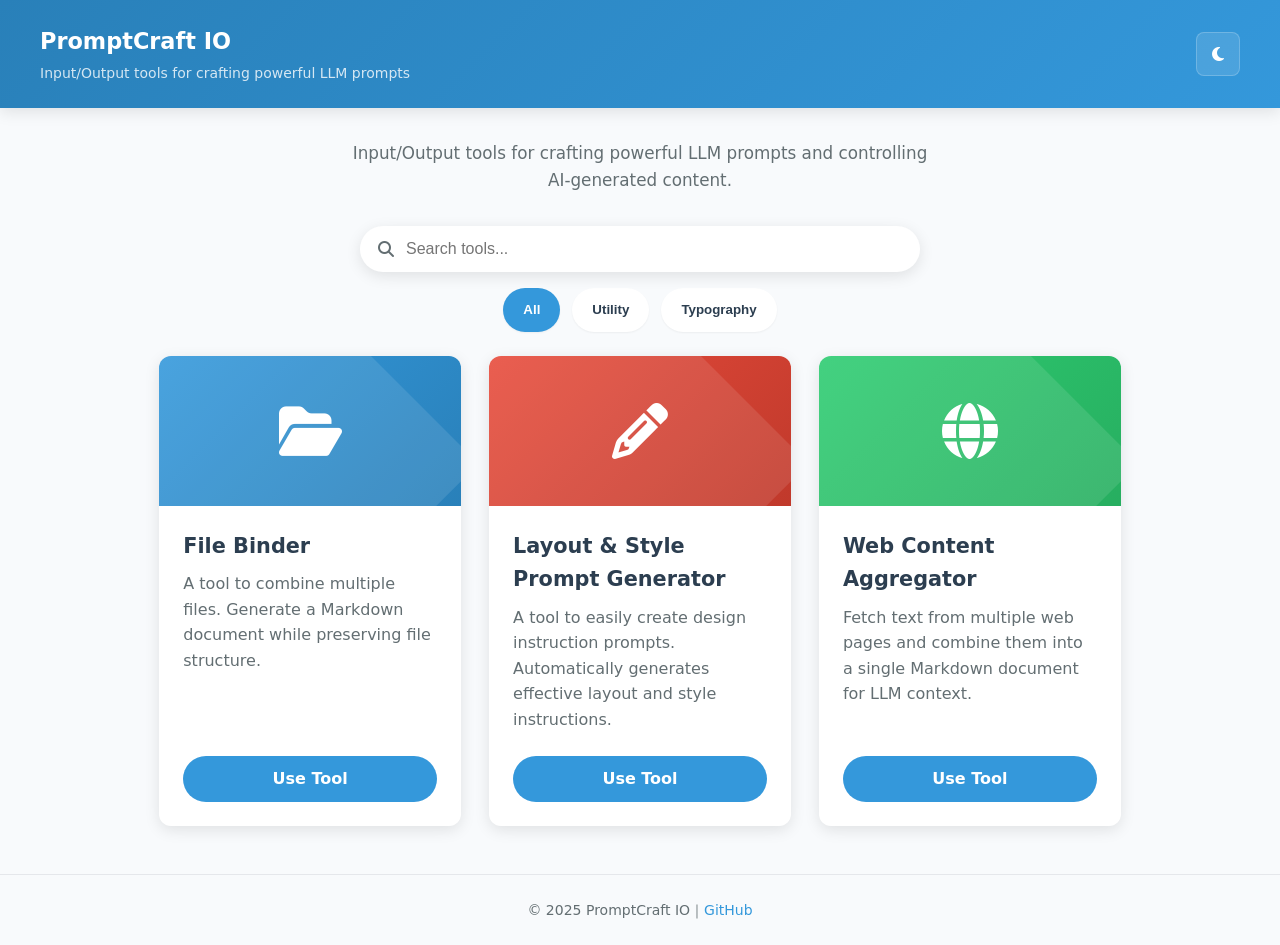
==== commit a021e0e6: "fix: resolve WCAG 2.1 AA FAIL/WARN items from UX audit - fix(index.css): add explicit opacity:1 + an" ====
--- a/index.html
+++ b/index.html
@@ -8,230 +8,12 @@
     <link rel="stylesheet" href="https://cdnjs.cloudflare.com/ajax/libs/font-awesome/6.4.0/css/all.min.css">
     <link rel="stylesheet" href="styles/base.css">
     <link rel="stylesheet" href="styles/components.css">
-    <style>
-        body {
-            min-height: 100vh;
-            display: flex;
-            flex-direction: column;
-        }
-
-        /* ── Portal Intro ── */
-        .portal-intro {
-            text-align: center;
-            padding: var(--space-xl) 0 var(--space-lg);
-        }
-
-        .portal-description {
-            max-width: 600px;
-            margin: 0 auto var(--space-xl);
-            color: var(--text-light);
-            font-size: 1.05rem;
-        }
-
-        .search-bar {
-            max-width: 560px;
-            margin: 0 auto var(--space-md);
-            position: relative;
-        }
-
-        .search-bar input {
-            width: 100%;
-            padding: 14px 20px 14px 46px;
-            border: none;
-            border-radius: 50px;
-            box-shadow: var(--shadow);
-            font-size: 1rem;
-            background-color: var(--card-color);
-            color: var(--text-color);
-            transition: var(--transition);
-        }
-
-        .search-bar input:focus {
-            outline: 2px solid var(--primary-color);
-            outline-offset: 2px;
-            box-shadow: 0 0 0 3px rgba(52, 152, 219, 0.4);
-        }
-
-        .search-bar i {
-            position: absolute;
-            left: 18px;
-            top: 50%;
-            transform: translateY(-50%);
-            color: var(--text-light);
-        }
-
-        .categories {
-            display: flex;
-            justify-content: center;
-            gap: 12px;
-            flex-wrap: wrap;
-        }
-
-        .category-btn {
-            padding: 8px 20px;
-            min-height: 44px;
-            border: none;
-            border-radius: 50px;
-            background-color: var(--card-color);
-            color: var(--text-color);
-            font-weight: 600;
-            cursor: pointer;
-            transition: var(--transition);
-            box-shadow: var(--shadow-sm);
-        }
-
-        .category-btn:hover,
-        .category-btn.active {
-            background-color: var(--primary-color);
-            color: #fff;
-        }
-
-        .category-btn:focus-visible {
-            outline: 2px solid var(--primary-color);
-            outline-offset: 2px;
-        }
-
-        /* ── Tools Grid ── */
-        .tools-section {
-            max-width: 1200px;
-            margin: 0 auto;
-            padding: 0 var(--space-md);
-            flex: 1;
-        }
-
-        .tools-grid {
-            display: grid;
-            grid-template-columns: repeat(auto-fill, minmax(280px, 1fr));
-            gap: 28px;
-            padding-bottom: var(--space-2xl);
-        }
-
-        .tool-card {
-            background-color: var(--card-color);
-            border-radius: var(--border-radius);
-            box-shadow: var(--shadow);
-            transition: var(--transition);
-            overflow: hidden;
-            height: 100%;
-            display: flex;
-            flex-direction: column;
-            animation: fadeInUp 0.5s ease forwards;
-            opacity: 0;
-        }
-
-        .tool-card:hover {
-            transform: translateY(-6px);
-            box-shadow: var(--hover-shadow);
-        }
-
-        .tool-card:nth-child(1) { animation-delay: 0.1s; }
-        .tool-card:nth-child(2) { animation-delay: 0.2s; }
-        .tool-card:nth-child(3) { animation-delay: 0.3s; }
-
-        .tool-icon {
-            height: 150px;
-            display: flex;
-            align-items: center;
-            justify-content: center;
-            font-size: 3.5rem;
-            background: linear-gradient(135deg, var(--primary-color), var(--primary-dark));
-            color: #fff;
-            position: relative;
-            overflow: hidden;
-        }
-
-        .tool-icon::before {
-            content: '';
-            position: absolute;
-            width: 200%;
-            height: 200%;
-            background: rgba(255, 255, 255, 0.1);
-            transform: rotate(45deg);
-            left: -100%;
-            top: -100%;
-            transition: var(--transition);
-        }
-
-        .tool-card:hover .tool-icon::before {
-            left: 100%;
-            top: 100%;
-        }
-
-        .tool-card:nth-child(1) .tool-icon { background: linear-gradient(135deg, #3498db, #2980b9); }
-        .tool-card:nth-child(2) .tool-icon { background: linear-gradient(135deg, #e74c3c, #c0392b); }
-        .tool-card:nth-child(3) .tool-icon { background: linear-gradient(135deg, #2ecc71, #27ae60); }
-
-        .tool-content {
-            padding: 24px;
-            display: flex;
-            flex-direction: column;
-            flex-grow: 1;
-        }
-
-        .tool-content h3 {
-            margin: 0 0 var(--space-sm);
-            color: var(--text-color);
-            font-size: 1.3rem;
-        }
-
-        .tool-content p {
-            color: var(--text-light);
-            margin-bottom: var(--space-lg);
-            flex-grow: 1;
-        }
-
-        .tool-btn {
-            display: inline-block;
-            background-color: var(--primary-color);
-            color: #fff;
-            padding: 10px 22px;
-            border-radius: 50px;
-            text-decoration: none;
-            font-weight: 600;
-            transition: var(--transition);
-            text-align: center;
-        }
-
-        .tool-btn:hover {
-            background-color: var(--primary-dark);
-            transform: translateY(-2px);
-        }
-
-        .tool-btn:focus-visible {
-            outline: 2px solid var(--primary-color);
-            outline-offset: 2px;
-        }
-
-        @keyframes fadeInUp {
-            from { opacity: 0; transform: translateY(20px); }
-            to   { opacity: 1; transform: translateY(0); }
-        }
-
-        /* ── Responsive ── */
-        @media (max-width: 768px) {
-            .tools-grid { grid-template-columns: 1fr; gap: 18px; }
-            .tool-icon  { height: 120px; font-size: 2.8rem; }
-        }
-
-        @media (max-width: 480px) {
-            .portal-description { font-size: 0.95rem; }
-            .tool-icon { height: 100px; }
-        }
-
-        @media (prefers-reduced-motion: reduce) {
-            .tool-card { opacity: 1 !important; }
-        }
-    </style>
+    <link rel="stylesheet" href="styles/index.css">
+    <!-- FOUC prevention: must be synchronous, before first paint -->
+    <script src="js/theme-init.js"></script>
 </head>
 
 <body>
-<script>
-(function(){
-    var s = localStorage.getItem('theme');
-    var p = window.matchMedia && window.matchMedia('(prefers-color-scheme: dark)').matches;
-    if(s === 'dark' || (s === null && p)) document.body.classList.add('dark-mode');
-})();
-</script>
 
     <header class="site-header">
         <div class="header-inner">
@@ -265,7 +47,7 @@
             <div aria-live="polite" aria-atomic="true" class="sr-only" id="filter-status"></div>
             <div id="no-results" hidden style="text-align:center;padding:40px 0;">
                 <p style="color:var(--text-light);font-size:1.1rem;margin-bottom:0.75rem;">No tools found matching your search.</p>
-                <p style="color:var(--text-tertiary);font-size:0.95rem;">Try different keywords or <button id="reset-filters" style="background:none;border:none;color:var(--primary-color);cursor:pointer;font-size:0.95rem;text-decoration:underline;padding:0;">reset filters</button>.</p>
+                <p style="color:var(--text-tertiary);font-size:0.95rem;">Try different keywords or <button id="reset-filters" style="background:none;border:none;color:var(--primary-color);cursor:pointer;font-size:0.95rem;text-decoration:underline;padding:10px 6px;min-height:44px;vertical-align:middle;">reset filters</button>.</p>
             </div>
             <h2 class="sr-only">Available Tools</h2>
             <div class="tools-grid" id="tools-grid">
@@ -309,96 +91,7 @@
         <p>&copy; 2025 PromptCraft IO｜<a href="https://github.com/yuubae215/utility-tools">GitHub</a></p>
     </footer>
 
-    <script>
-        document.addEventListener('DOMContentLoaded', function () {
-            // Dark mode toggle with localStorage persistence
-            const themeToggle = document.getElementById('theme-toggle');
-            const themeIcon = themeToggle.querySelector('i');
-
-            function applyTheme(isDark) {
-                document.body.classList.toggle('dark-mode', isDark);
-                themeIcon.classList.toggle('fa-sun', isDark);
-                themeIcon.classList.toggle('fa-moon', !isDark);
-                themeToggle.setAttribute('aria-pressed', isDark ? 'true' : 'false');
-            }
-
-            applyTheme(localStorage.getItem('theme') === 'dark');
-
-            themeToggle.addEventListener('click', function () {
-                const isDark = !document.body.classList.contains('dark-mode');
-                applyTheme(isDark);
-                localStorage.setItem('theme', isDark ? 'dark' : 'light');
-            });
-
-            // Tool search and category filter (combined)
-            const searchInput = document.getElementById('search-tools');
-            const toolCards = document.querySelectorAll('.tool-card');
-            const categoryButtons = document.querySelectorAll('.category-btn');
-            let activeCategory = sessionStorage.getItem('activeCategory') || 'all';
-
-            const noResults = document.getElementById('no-results');
-            const filterStatus = document.getElementById('filter-status');
-            const resetFiltersBtn = document.getElementById('reset-filters');
-
-            function filterCards() {
-                const searchTerm = searchInput.value.toLowerCase();
-                let visibleCount = 0;
-
-                toolCards.forEach(card => {
-                    const title = card.querySelector('h3').textContent.toLowerCase();
-                    const description = card.querySelector('p').textContent.toLowerCase();
-                    const matchesSearch = !searchTerm || title.includes(searchTerm) || description.includes(searchTerm);
-                    const matchesCategory = activeCategory === 'all' || card.dataset.category === activeCategory;
-                    const visible = matchesSearch && matchesCategory;
-
-                    card.style.display = visible ? '' : 'none';
-                    if (visible) visibleCount++;
-                });
-
-                noResults.hidden = visibleCount > 0;
-                filterStatus.textContent = visibleCount > 0
-                    ? visibleCount + ' tool' + (visibleCount !== 1 ? 's' : '') + ' found'
-                    : 'No tools found matching your search';
-            }
-
-            searchInput.addEventListener('input', filterCards);
-
-            resetFiltersBtn.addEventListener('click', () => {
-                searchInput.value = '';
-                activeCategory = 'all';
-                categoryButtons.forEach(btn => {
-                    const isAll = btn.dataset.category === 'all';
-                    btn.classList.toggle('active', isAll);
-                    btn.setAttribute('aria-pressed', isAll ? 'true' : 'false');
-                });
-                sessionStorage.setItem('activeCategory', 'all');
-                filterCards();
-                searchInput.focus();
-            });
-
-            // Restore saved category filter
-            categoryButtons.forEach(btn => {
-                const isActive = btn.dataset.category === activeCategory;
-                btn.classList.toggle('active', isActive);
-                btn.setAttribute('aria-pressed', isActive ? 'true' : 'false');
-            });
-            filterCards();
-
-            categoryButtons.forEach(button => {
-                button.addEventListener('click', function () {
-                    categoryButtons.forEach(btn => {
-                        btn.classList.remove('active');
-                        btn.setAttribute('aria-pressed', 'false');
-                    });
-                    this.classList.add('active');
-                    this.setAttribute('aria-pressed', 'true');
-                    activeCategory = this.dataset.category;
-                    sessionStorage.setItem('activeCategory', activeCategory);
-                    filterCards();
-                });
-            });
-        });
-    </script>
+    <script type="module" src="js/index.js"></script>
 </body>
 
 </html>
--- a/styles/components.css
+++ b/styles/components.css
@@ -90,8 +90,8 @@
     background: rgba(255, 255, 255, 0.12);
     border: 1px solid rgba(255, 255, 255, 0.2);
     color: #fff;
-    width: 40px;
-    height: 40px;
+    width: 44px;
+    height: 44px;
     border-radius: 8px;
     cursor: pointer;
     font-size: 1rem;
--- a/styles/index.css
+++ b/styles/index.css
@@ -0,0 +1,219 @@
+body {
+    min-height: 100vh;
+    display: flex;
+    flex-direction: column;
+}
+
+/* -- Portal Intro -- */
+.portal-intro {
+    text-align: center;
+    padding: var(--space-xl) 0 var(--space-lg);
+}
+
+.portal-description {
+    max-width: 600px;
+    margin: 0 auto var(--space-xl);
+    color: var(--text-light);
+    font-size: 1.05rem;
+}
+
+.search-bar {
+    max-width: 560px;
+    margin: 0 auto var(--space-md);
+    position: relative;
+}
+
+.search-bar input {
+    width: 100%;
+    padding: 14px 20px 14px 46px;
+    border: none;
+    border-radius: 50px;
+    box-shadow: var(--shadow);
+    font-size: 1rem;
+    background-color: var(--card-color);
+    color: var(--text-color);
+    transition: var(--transition);
+}
+
+.search-bar input:focus {
+    outline: 2px solid var(--primary-color);
+    outline-offset: 2px;
+    box-shadow: 0 0 0 3px rgba(52, 152, 219, 0.4);
+}
+
+.search-bar i {
+    position: absolute;
+    left: 18px;
+    top: 50%;
+    transform: translateY(-50%);
+    color: var(--text-light);
+}
+
+.categories {
+    display: flex;
+    justify-content: center;
+    gap: 12px;
+    flex-wrap: wrap;
+}
+
+.category-btn {
+    padding: 8px 20px;
+    min-height: 44px;
+    border: none;
+    border-radius: 50px;
+    background-color: var(--card-color);
+    color: var(--text-color);
+    font-weight: 600;
+    cursor: pointer;
+    transition: var(--transition);
+    box-shadow: var(--shadow-sm);
+}
+
+.category-btn:hover,
+.category-btn.active {
+    background-color: var(--primary-color);
+    color: #fff;
+}
+
+.category-btn:focus-visible {
+    outline: 2px solid var(--primary-color);
+    outline-offset: 2px;
+}
+
+/* -- Tools Grid -- */
+.tools-section {
+    max-width: 1200px;
+    margin: 0 auto;
+    padding: 0 var(--space-md);
+    flex: 1;
+}
+
+.tools-grid {
+    display: grid;
+    grid-template-columns: repeat(auto-fill, minmax(280px, 1fr));
+    gap: 28px;
+    padding-bottom: var(--space-2xl);
+}
+
+.tool-card {
+    background-color: var(--card-color);
+    border-radius: var(--border-radius);
+    box-shadow: var(--shadow);
+    transition: var(--transition);
+    overflow: hidden;
+    height: 100%;
+    display: flex;
+    flex-direction: column;
+    animation: fadeInUp 0.5s ease forwards;
+    opacity: 0;
+}
+
+.tool-card:hover {
+    transform: translateY(-6px);
+    box-shadow: var(--hover-shadow);
+}
+
+.tool-card:nth-child(1) { animation-delay: 0.1s; }
+.tool-card:nth-child(2) { animation-delay: 0.2s; }
+.tool-card:nth-child(3) { animation-delay: 0.3s; }
+
+.tool-icon {
+    height: 150px;
+    display: flex;
+    align-items: center;
+    justify-content: center;
+    font-size: 3.5rem;
+    background: linear-gradient(135deg, var(--primary-color), var(--primary-dark));
+    color: #fff;
+    position: relative;
+    overflow: hidden;
+}
+
+.tool-icon::before {
+    content: '';
+    position: absolute;
+    width: 200%;
+    height: 200%;
+    background: rgba(255, 255, 255, 0.1);
+    transform: rotate(45deg);
+    left: -100%;
+    top: -100%;
+    transition: var(--transition);
+}
+
+.tool-card:hover .tool-icon::before {
+    left: 100%;
+    top: 100%;
+}
+
+.tool-card:nth-child(1) .tool-icon { background: linear-gradient(135deg, #3498db, #2980b9); }
+.tool-card:nth-child(2) .tool-icon { background: linear-gradient(135deg, #e74c3c, #c0392b); }
+.tool-card:nth-child(3) .tool-icon { background: linear-gradient(135deg, #2ecc71, #27ae60); }
+
+.tool-content {
+    padding: 24px;
+    display: flex;
+    flex-direction: column;
+    flex-grow: 1;
+}
+
+.tool-content h3 {
+    margin: 0 0 var(--space-sm);
+    color: var(--text-color);
+    font-size: 1.3rem;
+}
+
+.tool-content p {
+    color: var(--text-light);
+    margin-bottom: var(--space-lg);
+    flex-grow: 1;
+}
+
+.tool-btn {
+    display: inline-block;
+    background-color: var(--primary-color);
+    color: #fff;
+    padding: 10px 22px;
+    border-radius: 50px;
+    text-decoration: none;
+    font-weight: 600;
+    transition: var(--transition);
+    text-align: center;
+}
+
+.tool-btn:hover {
+    background-color: var(--primary-dark);
+    transform: translateY(-2px);
+}
+
+.tool-btn:focus-visible {
+    outline: 2px solid var(--primary-color);
+    outline-offset: 2px;
+}
+
+@keyframes fadeInUp {
+    from { opacity: 0; transform: translateY(20px); }
+    to   { opacity: 1; transform: translateY(0); }
+}
+
+@media (prefers-reduced-motion: reduce) {
+    .tool-card {
+        opacity: 1;
+        animation: none;
+    }
+}
+
+/* -- Responsive -- */
+@media (max-width: 768px) {
+    .tools-grid { grid-template-columns: 1fr; gap: 18px; }
+    .tool-icon  { height: 120px; font-size: 2.8rem; }
+}
+
+@media (max-width: 480px) {
+    .portal-description { font-size: 0.95rem; }
+    .tool-icon { height: 100px; }
+}
+
+@media (prefers-reduced-motion: reduce) {
+    .tool-card { opacity: 1 !important; }
+}
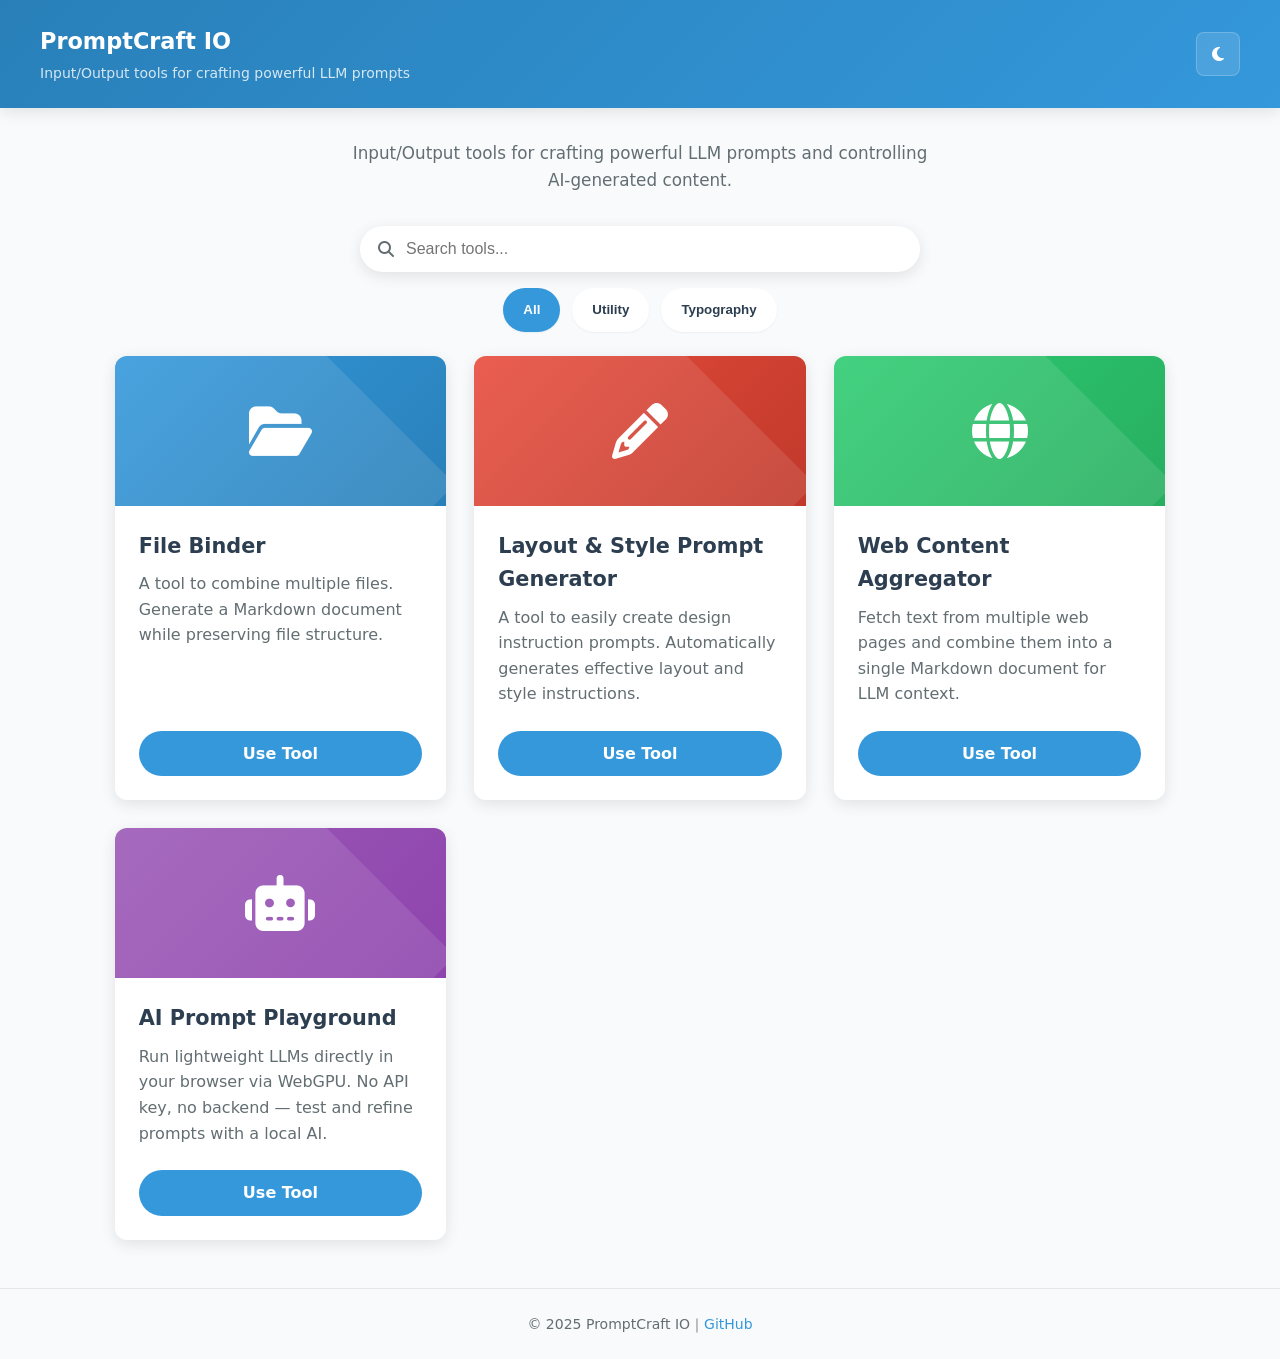
==== commit b0d972a7: "feat: add AI Prompt Playground — browser-local LLM via WebGPU Adds a new tool that runs lightweight " ====
--- a/index.html
+++ b/index.html
@@ -83,6 +83,17 @@
                         <a href="web-content-aggregator.html" class="tool-btn">Use Tool</a>
                     </div>
                 </div>
+
+                <div class="tool-card" data-category="utility">
+                    <div class="tool-icon" aria-hidden="true">
+                        <i class="fas fa-robot"></i>
+                    </div>
+                    <div class="tool-content">
+                        <h3>AI Prompt Playground</h3>
+                        <p>Run lightweight LLMs directly in your browser via WebGPU. No API key, no backend — test and refine prompts with a local AI.</p>
+                        <a href="prompt-playground.html" class="tool-btn">Use Tool</a>
+                    </div>
+                </div>
             </div>
         </main>
     </div>
--- a/styles/index.css
+++ b/styles/index.css
@@ -116,6 +116,7 @@
 .tool-card:nth-child(1) { animation-delay: 0.1s; }
 .tool-card:nth-child(2) { animation-delay: 0.2s; }
 .tool-card:nth-child(3) { animation-delay: 0.3s; }
+.tool-card:nth-child(4) { animation-delay: 0.4s; }
 
 .tool-icon {
     height: 150px;
@@ -149,6 +150,7 @@
 .tool-card:nth-child(1) .tool-icon { background: linear-gradient(135deg, #3498db, #2980b9); }
 .tool-card:nth-child(2) .tool-icon { background: linear-gradient(135deg, #e74c3c, #c0392b); }
 .tool-card:nth-child(3) .tool-icon { background: linear-gradient(135deg, #2ecc71, #27ae60); }
+.tool-card:nth-child(4) .tool-icon { background: linear-gradient(135deg, #9b59b6, #8e44ad); }
 
 .tool-content {
     padding: 24px;
@@ -196,10 +198,17 @@
     to   { opacity: 1; transform: translateY(0); }
 }
 
+/* K7 Motion Safety: cards start opacity:0 for animation; override must cover
+   nth-child selectors (higher specificity) that set animation-delay. */
 @media (prefers-reduced-motion: reduce) {
-    .tool-card {
-        opacity: 1;
-        animation: none;
+    .tool-card,
+    .tool-card:nth-child(1),
+    .tool-card:nth-child(2),
+    .tool-card:nth-child(3),
+    .tool-card:nth-child(4) {
+        opacity: 1 !important;
+        animation: none !important;
+        animation-delay: 0.01ms !important;
     }
 }
 
@@ -213,7 +222,3 @@
     .portal-description { font-size: 0.95rem; }
     .tool-icon { height: 100px; }
 }
-
-@media (prefers-reduced-motion: reduce) {
-    .tool-card { opacity: 1 !important; }
-}
